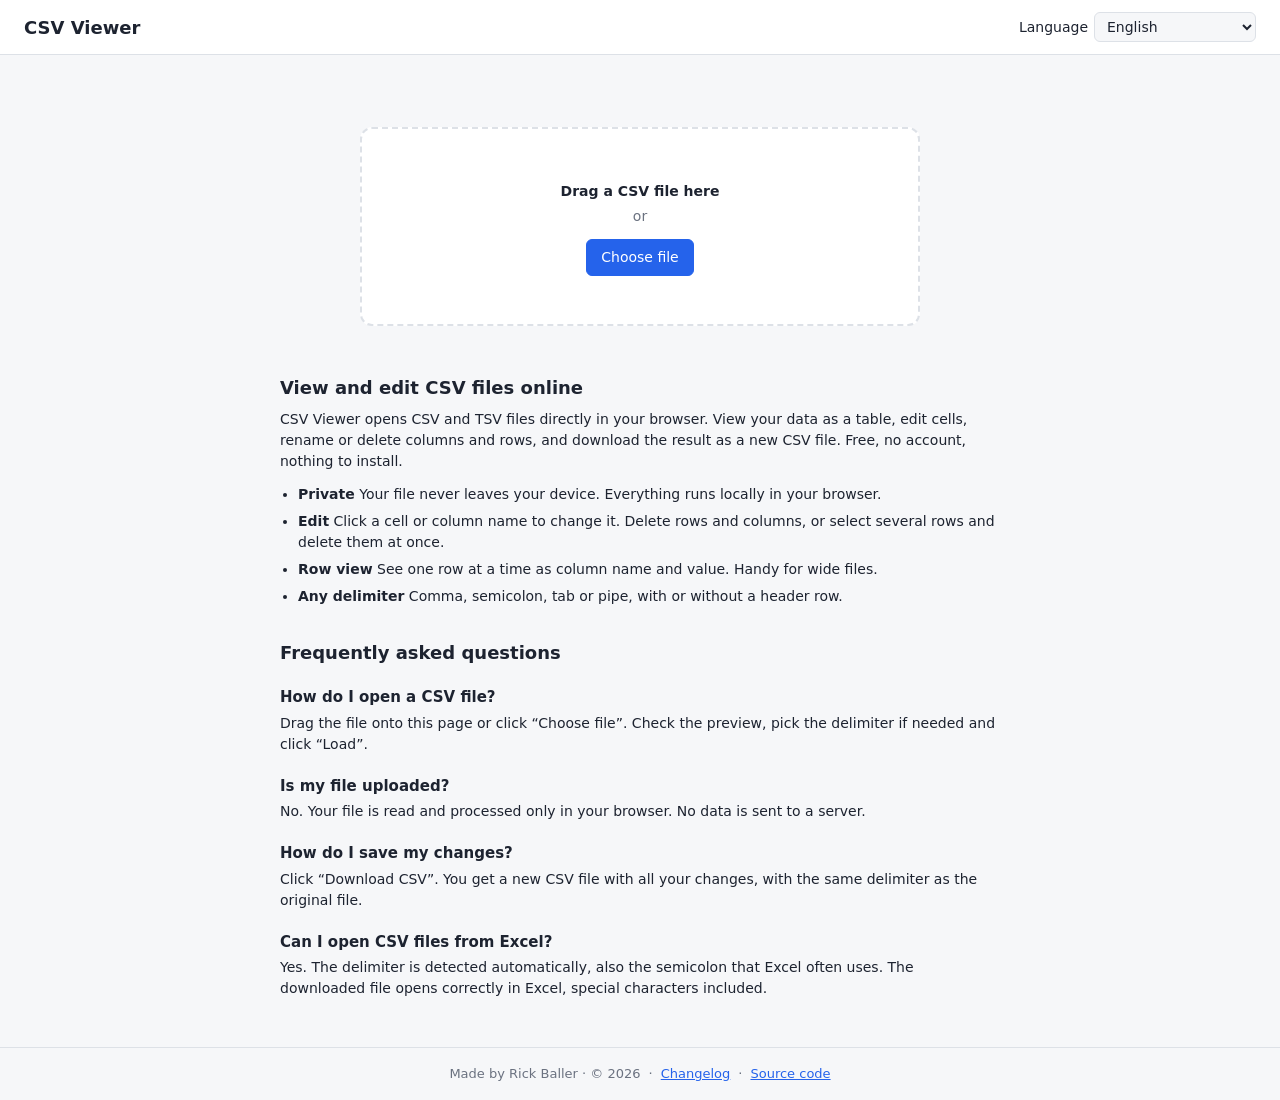
==== index.html @ 0b9c9a01 "feat(table): Add draggable row resizing Allows users to expand rows with lengthy cell content by dra" ====
<!doctype html>
<html lang="en">
<head>
  <meta charset="utf-8">
  <meta name="viewport" content="width=device-width, initial-scale=1">
  <title>CSV Viewer & Editor – Open CSV Files Online, Free</title>
  <meta name="description" content="Open, view and edit CSV and TSV files in your browser. Free, no sign-up and no upload: your data stays on your device. Download the edited CSV in one click.">
  <link rel="canonical" href="https://csv-viewer.app/">

  <meta property="og:type" content="website">
  <meta property="og:site_name" content="CSV Viewer">
  <meta property="og:title" content="CSV Viewer & Editor – Open CSV Files Online, Free">
  <meta property="og:description" content="View and edit CSV files in your browser. Free, no sign-up, no upload.">
  <meta property="og:url" content="https://csv-viewer.app/">
  <meta property="og:image" content="https://csv-viewer.app/og-image.png">
  <meta property="og:image:width" content="1200">
  <meta property="og:image:height" content="630">
  <meta property="og:image:alt" content="CSV Viewer: view and edit CSV files in your browser">
  <meta property="og:locale" content="en_US">
  <meta name="twitter:card" content="summary_large_image">

  <link rel="icon" href="/favicon.ico" sizes="32x32">
  <link rel="icon" href="/favicon.svg" type="image/svg+xml">
  <link rel="apple-touch-icon" href="/apple-touch-icon.png">
  <link rel="manifest" href="/site.webmanifest">
  <meta name="theme-color" content="#ffffff" media="(prefers-color-scheme: light)">
  <meta name="theme-color" content="#1c1f25" media="(prefers-color-scheme: dark)">

  <script type="application/ld+json">
  {
    "@context": "https://schema.org",
    "@graph": [
      {
        "@type": "WebSite",
        "@id": "https://csv-viewer.app/#website",
        "url": "https://csv-viewer.app/",
        "name": "CSV Viewer",
        "alternateName": "EditCSV",
        "inLanguage": "en"
      },
      {
        "@type": "WebApplication",
        "@id": "https://csv-viewer.app/#app",
        "name": "CSV Viewer",
        "url": "https://csv-viewer.app/",
        "description": "Open, view and edit CSV and TSV files in your browser. Your data stays on your device.",
        "applicationCategory": "BusinessApplication",
        "operatingSystem": "Any",
        "browserRequirements": "Requires JavaScript",
        "isAccessibleForFree": true,
        "offers": { "@type": "Offer", "price": "0", "priceCurrency": "EUR" },
        "featureList": [
          "Open CSV and TSV files without uploading them",
          "Edit cells and rename columns",
          "Delete rows and columns",
          "Row view: one row at a time",
          "Comma, semicolon, tab and pipe delimiters",
          "Download the edited CSV",
          "Available in 17 languages"
        ],
        "screenshot": "https://csv-viewer.app/og-image.png",
        "author": { "@id": "https://csv-viewer.app/#author" }
      },
      {
        "@type": "Person",
        "@id": "https://csv-viewer.app/#author",
        "name": "Rick Baller",
        "url": "https://github.com/RicBaller"
      },
      {
        "@type": "FAQPage",
        "mainEntity": [
          {
            "@type": "Question",
            "name": "How do I open a CSV file?",
            "acceptedAnswer": { "@type": "Answer", "text": "Drag the file onto this page or click “Choose file”. Check the preview, pick the delimiter if needed and click “Load”." }
          },
          {
            "@type": "Question",
            "name": "Is my file uploaded?",
            "acceptedAnswer": { "@type": "Answer", "text": "No. Your file is read and processed only in your browser. No data is sent to a server." }
          },
          {
            "@type": "Question",
            "name": "How do I save my changes?",
            "acceptedAnswer": { "@type": "Answer", "text": "Click “Download CSV”. You get a new CSV file with all your changes, with the same delimiter as the original file." }
          },
          {
            "@type": "Question",
            "name": "Can I open CSV files from Excel?",
            "acceptedAnswer": { "@type": "Answer", "text": "Yes. The delimiter is detected automatically, also the semicolon that Excel often uses. The downloaded file opens correctly in Excel, special characters included." }
          }
        ]
      }
    ]
  }
  </script>

  <link rel="stylesheet" href="style.css">
</head>
<body>
  <header class="topbar">
    <h1>CSV Viewer</h1>
    <div class="topbar-end">
    <div class="actions" id="actions" hidden>
      <span id="fileInfo" class="muted"></span>
      <div class="toggle" role="group" data-i18n-aria-label="view">
        <button id="tableViewBtn" type="button" class="secondary" data-i18n="table">Table</button>
        <button id="recordViewBtn" type="button" class="secondary" data-i18n="record">Row</button>
      </div>
      <button id="downloadBtn" type="button" data-i18n="download">Download CSV</button>
      <button id="resetBtn" type="button" class="secondary" data-i18n="newFile">New file</button>
    </div>
    <label class="lang">
      <span data-i18n="language">Language</span>
      <select id="languageSelect"></select>
    </label>
    </div>
  </header>

  <main>
    <section id="dropzone" class="dropzone">
      <p><strong data-i18n="dropTitle">Drag a CSV file here</strong></p>
      <p class="muted" data-i18n="or">or</p>
      <label class="button">
        <span data-i18n="chooseFile">Choose file</span>
        <input type="file" id="fileInput" accept=".csv,.tsv,.txt,text/csv" hidden>
      </label>
    </section>

    <section id="about" class="about">
      <h2 data-i18n="aboutTitle">View and edit CSV files online</h2>
      <p data-i18n="aboutIntro">CSV Viewer opens CSV and TSV files directly in your browser. View your data as a table, edit cells, rename or delete columns and rows, and download the result as a new CSV file. Free, no account, nothing to install.</p>
      <ul class="features">
        <li><strong data-i18n="featPrivateTitle">Private</strong> <span data-i18n="featPrivate">Your file never leaves your device. Everything runs locally in your browser.</span></li>
        <li><strong data-i18n="featEditTitle">Edit</strong> <span data-i18n="featEdit">Click a cell or column name to change it. Delete rows and columns, or select several rows and delete them at once.</span></li>
        <li><strong data-i18n="featRowTitle">Row view</strong> <span data-i18n="featRow">See one row at a time as column name and value. Handy for wide files.</span></li>
        <li><strong data-i18n="featDelimiterTitle">Any delimiter</strong> <span data-i18n="featDelimiter">Comma, semicolon, tab or pipe, with or without a header row.</span></li>
      </ul>

      <h2 data-i18n="faqTitle">Frequently asked questions</h2>
      <h3 data-i18n="faqOpenQ">How do I open a CSV file?</h3>
      <p data-i18n="faqOpenA">Drag the file onto this page or click “Choose file”. Check the preview, pick the delimiter if needed and click “Load”.</p>
      <h3 data-i18n="faqUploadQ">Is my file uploaded?</h3>
      <p data-i18n="faqUploadA">No. Your file is read and processed only in your browser. No data is sent to a server.</p>
      <h3 data-i18n="faqSaveQ">How do I save my changes?</h3>
      <p data-i18n="faqSaveA">Click “Download CSV”. You get a new CSV file with all your changes, with the same delimiter as the original file.</p>
      <h3 data-i18n="faqExcelQ">Can I open CSV files from Excel?</h3>
      <p data-i18n="faqExcelA">Yes. The delimiter is detected automatically, also the semicolon that Excel often uses. The downloaded file opens correctly in Excel, special characters included.</p>
    </section>

    <section id="importPanel" class="panel" hidden>
      <h2><span data-i18n="importTitle">Load file:</span> <span id="importName"></span></h2>
      <div class="options">
        <label>
          <input type="checkbox" id="hasHeader" checked>
          <span data-i18n="hasHeader">First row contains column names</span>
        </label>
        <label>
          <span data-i18n="delimiter">Delimiter</span>
          <select id="delimiter">
            <option value="," data-i18n="comma">Comma (,)</option>
            <option value=";" data-i18n="semicolon">Semicolon (;)</option>
            <option value="&#9;" data-i18n="tab">Tab</option>
            <option value="|" data-i18n="pipe">Pipe (|)</option>
          </select>
        </label>
      </div>

      <div id="columnNames" hidden>
        <h3 data-i18n="columnNames">Column names</h3>
        <div id="columnNameInputs" class="column-names"></div>
      </div>

      <h3 data-i18n="preview">Preview</h3>
      <div class="table-wrap preview">
        <table id="previewTable"></table>
      </div>

      <div class="panel-actions">
        <button id="cancelImportBtn" type="button" class="secondary" data-i18n="cancel">Cancel</button>
        <button id="confirmImportBtn" type="button" data-i18n="load">Load</button>
      </div>
    </section>

    <section id="viewer" hidden>
      <p class="muted hint" data-i18n="hint">Click a cell to edit it. Click a column name to rename it. Drag the line below a row to show more of its content.</p>
      <div id="tableTools" class="table-tools">
        <button id="selectToggleBtn" type="button" class="secondary"></button>
        <span id="selectedCount" class="muted" hidden></span>
        <button id="deleteSelectedBtn" type="button" class="secondary danger" data-i18n="deleteSelected" hidden>Delete selected</button>
      </div>
      <div id="tableView" class="table-wrap">
        <table id="dataTable"></table>
      </div>

      <div id="recordView" class="record" hidden>
        <div class="record-nav">
          <button id="prevRowBtn" type="button" class="secondary" data-i18n="prev">← Previous</button>
          <label>
            <span data-i18n="row">Row</span>
            <input type="number" id="rowNumber" min="1" step="1">
            <span id="rowTotal" class="muted"></span>
          </label>
          <button id="nextRowBtn" type="button" class="secondary" data-i18n="next">Next →</button>
          <button id="deleteRecordBtn" type="button" class="secondary danger" data-i18n="deleteRow">Delete row</button>
        </div>
        <div class="table-wrap">
          <table id="recordTable"></table>
        </div>
        <p id="recordEmpty" class="muted" hidden data-i18n="noRows">No rows.</p>
      </div>
    </section>
  </main>

  <footer class="footer">
    <span id="credits"></span>
    <span aria-hidden="true">·</span>
    <a href="changelog.html" data-i18n="changelog">Changelog</a>
    <span aria-hidden="true">·</span>
    <a href="https://github.com/RicBaller/csv-viewer" data-i18n="sourceCode">Source code</a>
  </footer>

  <script src="i18n.js"></script>
  <script src="site.js"></script>
  <script src="csv.js"></script>
  <script src="app.js"></script>
</body>
</html>
---- style.css ----
:root {
  --bg: #f6f7f9;
  --surface: #ffffff;
  --text: #1d2330;
  --muted: #6b7280;
  --border: #dde1e7;
  --accent: #2563eb;
  --accent-text: #ffffff;
  --danger: #dc2626;
  --row-alt: #fafbfc;
  --hover: #eef3fe;
}

@media (prefers-color-scheme: dark) {
  :root {
    --bg: #14161a;
    --surface: #1c1f25;
    --text: #e6e8eb;
    --muted: #9aa1ac;
    --border: #2f343c;
    --accent: #3b82f6;
    --row-alt: #20242a;
    --hover: #26303f;
  }
}

* { box-sizing: border-box; }

body {
  display: flex;
  flex-direction: column;
  min-height: 100vh;
  margin: 0;
  font: 14px/1.5 system-ui, -apple-system, "Segoe UI", sans-serif;
  background: var(--bg);
  color: var(--text);
}

[hidden] { display: none !important; }

.topbar {
  display: flex;
  align-items: center;
  justify-content: space-between;
  gap: 16px;
  flex-wrap: wrap;
  padding: 12px 24px;
  background: var(--surface);
  border-bottom: 1px solid var(--border);
}

.topbar h1 { font-size: 18px; margin: 0; }

.topbar-end { display: flex; align-items: center; gap: 16px; flex-wrap: wrap; }

.actions { display: flex; align-items: center; gap: 8px; flex-wrap: wrap; }

.lang { display: flex; align-items: center; gap: 6px; }

main { flex: 1; padding: 24px; }

a { color: var(--accent); }

.footer {
  display: flex;
  justify-content: center;
  flex-wrap: wrap;
  gap: 8px;
  padding: 16px 24px;
  border-top: 1px solid var(--border);
  color: var(--muted);
  font-size: 13px;
}

.muted { color: var(--muted); }

button, .button {
  display: inline-block;
  padding: 7px 14px;
  border: 1px solid var(--accent);
  border-radius: 6px;
  background: var(--accent);
  color: var(--accent-text);
  font: inherit;
  cursor: pointer;
}

button.secondary {
  background: transparent;
  color: var(--text);
  border-color: var(--border);
}

.dropzone {
  max-width: 560px;
  margin: 48px auto;
  padding: 48px 24px;
  text-align: center;
  border: 2px dashed var(--border);
  border-radius: 12px;
  background: var(--surface);
  transition: border-color .15s, background .15s;
}

.dropzone p { margin: 4px 0; }
.dropzone .button { margin-top: 8px; }

.about { max-width: 720px; margin: 0 auto 24px; }
.about h2 { font-size: 18px; margin: 32px 0 8px; }
.about h3 { font-size: 15px; margin: 20px 0 4px; }
.about p { margin: 0 0 8px; }
.features { margin: 12px 0 0; padding-inline-start: 18px; }
.features li { margin-bottom: 6px; }

.not-found { max-width: 560px; margin: 48px auto; text-align: center; }
a.button { text-decoration: none; }

body.dragging .dropzone {
  border-color: var(--accent);
  background: var(--hover);
}

.panel {
  max-width: 960px;
  margin: 0 auto;
  padding: 20px 24px;
  background: var(--surface);
  border: 1px solid var(--border);
  border-radius: 12px;
}

.panel h2 { font-size: 16px; margin-top: 0; }
.panel h3 { font-size: 14px; margin: 20px 0 8px; }

.options { display: flex; gap: 24px; flex-wrap: wrap; align-items: center; }
.options label { display: flex; align-items: center; gap: 8px; }

select, input[type="text"] {
  font: inherit;
  padding: 5px 8px;
  border: 1px solid var(--border);
  border-radius: 6px;
  background: var(--bg);
  color: var(--text);
}

.column-names {
  display: grid;
  grid-template-columns: repeat(auto-fill, minmax(180px, 1fr));
  gap: 8px;
}

.column-names label { display: flex; flex-direction: column; gap: 2px; font-size: 12px; color: var(--muted); }
.column-names input { width: 100%; }

.panel-actions { display: flex; justify-content: flex-end; gap: 8px; margin-top: 20px; }

.table-wrap {
  overflow: auto;
  background: var(--surface);
  border: 1px solid var(--border);
  border-radius: 8px;
}

.table-wrap.preview { max-height: 260px; }

table { border-collapse: collapse; width: max-content; min-width: 100%; }

th, td {
  padding: 6px 10px;
  border-bottom: 1px solid var(--border);
  border-inline-end: 1px solid var(--border);
  text-align: start;
  vertical-align: top;
  max-width: 320px;
  white-space: pre-wrap;
  word-break: break-word;
}

thead th {
  position: sticky;
  top: 0;
  z-index: 1;
  background: var(--surface);
  font-weight: 600;
  box-shadow: 0 1px 0 var(--border);
}

tbody tr:nth-child(even) { background: var(--row-alt); }
tbody tr.selected, tbody tr.selected td.rownum { background: var(--hover); }

#dataTable td.cell, #dataTable th .col-name { cursor: text; }
#dataTable td.cell:hover { background: var(--hover); }

/* Long values are clipped to four lines until the row is dragged taller. */
#dataTable .cell-content { max-height: var(--cell-max, 6em); overflow: hidden; }
#dataTable.row-resize, #dataTable.row-resize td.cell, #dataTable.row-resize .rowlink,
body.row-resizing, body.row-resizing * { cursor: row-resize; }
body.row-resizing { user-select: none; }

td.rownum, th.rownum {
  color: var(--muted);
  text-align: end;
  white-space: nowrap;
  width: 1%;
  position: sticky;
  inset-inline-start: 0;
  background: var(--surface);
}

thead th.rownum { z-index: 2; }

.th-inner { display: flex; align-items: center; justify-content: space-between; gap: 8px; }

.delete {
  padding: 0 6px;
  border: none;
  background: transparent;
  color: var(--muted);
  font-size: 16px;
  line-height: 1.4;
}

.delete:hover { color: var(--danger); }

td.editing, th.editing { padding: 2px; }
td.editing input, th.editing input { width: 100%; min-width: 120px; }

.hint { margin: 0 0 8px; }

.table-tools { display: flex; align-items: center; gap: 8px; flex-wrap: wrap; margin-bottom: 8px; }
.table-tools button.active { background: var(--accent); border-color: var(--accent); color: var(--accent-text); }

td.rownum input[type="checkbox"] { margin-inline-end: 4px; vertical-align: middle; }

.toggle { display: inline-flex; }
.toggle button { border-radius: 0; }
.toggle button:first-child { border-start-start-radius: 6px; border-end-start-radius: 6px; }
.toggle button:last-child { border-start-end-radius: 6px; border-end-end-radius: 6px; margin-inline-start: -1px; }
.toggle button.active { background: var(--accent); border-color: var(--accent); color: var(--accent-text); }

button.danger { color: var(--danger); }
button:disabled { opacity: .4; cursor: default; }

.rowlink {
  padding: 0;
  border: none;
  background: transparent;
  color: var(--accent);
  text-decoration: underline;
}

.record, .record-mode .hint { max-width: 960px; margin-inline: auto; }

.record-nav { display: flex; align-items: center; gap: 8px; flex-wrap: wrap; margin-bottom: 12px; }
.record-nav label { display: flex; align-items: center; gap: 6px; }
.record-nav input[type="number"] {
  width: 90px;
  font: inherit;
  padding: 5px 8px;
  border: 1px solid var(--border);
  border-radius: 6px;
  background: var(--bg);
  color: var(--text);
}
.record-nav .danger { margin-inline-start: auto; }

#recordTable th {
  position: static;
  width: 30%;
  box-shadow: none;
  cursor: text;
}
#recordTable td { max-width: none; cursor: text; }
#recordTable td:hover, #recordTable th:hover { background: var(--hover); }
#recordTable .colnum { color: var(--muted); font-weight: normal; margin-inline-end: 6px; }

/* ---------- Changelog ---------- */

.home { color: inherit; text-decoration: none; }

.changelog { width: 100%; max-width: 720px; margin-inline: auto; box-sizing: border-box; }
.changelog h2 { margin: 16px 0 24px; }

.timeline { list-style: none; margin: 0; padding: 0; }

.release {
  position: relative;
  padding-inline-start: 28px;
  padding-bottom: 28px;
  border-inline-start: 2px solid var(--border);
  margin-inline-start: 6px;
}
.release:last-child { border-color: transparent; padding-bottom: 0; }

/* Dot on the timeline line. */
.release::before {
  content: '';
  position: absolute;
  inset-inline-start: -8px;
  top: 2px;
  width: 10px;
  height: 10px;
  border: 2px solid var(--accent);
  border-radius: 50%;
  background: var(--bg);
}
.release:first-child::before { background: var(--accent); }

.release-head { display: flex; align-items: baseline; gap: 10px; flex-wrap: wrap; margin-bottom: 6px; }
.release-version { font-weight: 600; font-size: 16px; color: var(--text); text-decoration: none; }
.release-version:hover { text-decoration: underline; }
.release-latest {
  padding: 1px 8px;
  border-radius: 999px;
  background: var(--accent);
  color: var(--accent-text);
  font-size: 12px;
}
.release ul { margin: 0; padding-inline-start: 18px; }
.release:target .release-version { color: var(--accent); }
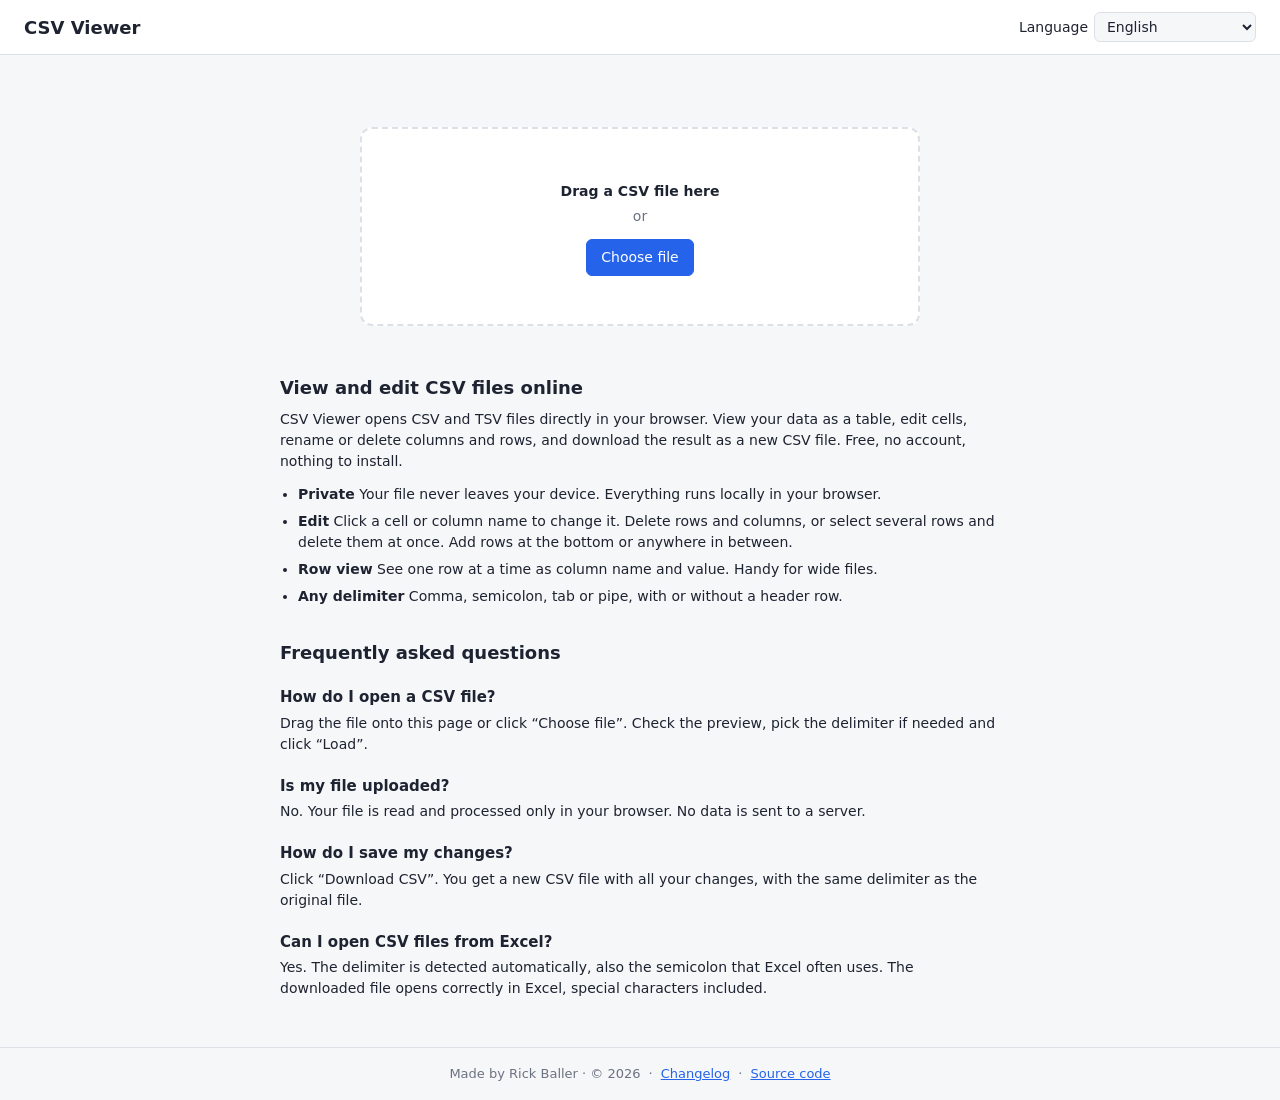
==== commit d52890d1: "feat(table): Implement row insertion and addition functionality Users can now add new rows at the en" ====
--- a/index.html
+++ b/index.html
@@ -52,7 +52,8 @@
         "featureList": [
           "Open CSV and TSV files without uploading them",
           "Edit cells and rename columns",
-          "Delete rows and columns",
+          "Add, insert and delete rows",
+          "Delete columns",
           "Row view: one row at a time",
           "Comma, semicolon, tab and pipe delimiters",
           "Download the edited CSV",
@@ -133,7 +134,7 @@
       <p data-i18n="aboutIntro">CSV Viewer opens CSV and TSV files directly in your browser. View your data as a table, edit cells, rename or delete columns and rows, and download the result as a new CSV file. Free, no account, nothing to install.</p>
       <ul class="features">
         <li><strong data-i18n="featPrivateTitle">Private</strong> <span data-i18n="featPrivate">Your file never leaves your device. Everything runs locally in your browser.</span></li>
-        <li><strong data-i18n="featEditTitle">Edit</strong> <span data-i18n="featEdit">Click a cell or column name to change it. Delete rows and columns, or select several rows and delete them at once.</span></li>
+        <li><strong data-i18n="featEditTitle">Edit</strong> <span data-i18n="featEdit">Click a cell or column name to change it. Delete rows and columns, or select several rows and delete them at once. Add rows at the bottom or anywhere in between.</span></li>
         <li><strong data-i18n="featRowTitle">Row view</strong> <span data-i18n="featRow">See one row at a time as column name and value. Handy for wide files.</span></li>
         <li><strong data-i18n="featDelimiterTitle">Any delimiter</strong> <span data-i18n="featDelimiter">Comma, semicolon, tab or pipe, with or without a header row.</span></li>
       </ul>
@@ -184,8 +185,9 @@
     </section>
 
     <section id="viewer" hidden>
-      <p class="muted hint" data-i18n="hint">Click a cell to edit it. Click a column name to rename it. Drag the line below a row to show more of its content.</p>
+      <p class="muted hint" data-i18n="hint">Click a cell to edit it. Click a column name to rename it. Drag the lines between rows or columns to resize them. Click + next to a row number to insert a row above or below it.</p>
       <div id="tableTools" class="table-tools">
+        <button id="addRowBtn" type="button" class="secondary" data-i18n="addRow">+ Add row</button>
         <button id="selectToggleBtn" type="button" class="secondary"></button>
         <span id="selectedCount" class="muted" hidden></span>
         <button id="deleteSelectedBtn" type="button" class="secondary danger" data-i18n="deleteSelected" hidden>Delete selected</button>
@@ -203,6 +205,7 @@
             <span id="rowTotal" class="muted"></span>
           </label>
           <button id="nextRowBtn" type="button" class="secondary" data-i18n="next">Next →</button>
+          <button id="addRecordBtn" type="button" class="secondary" data-i18n="addRow">+ Add row</button>
           <button id="deleteRecordBtn" type="button" class="secondary danger" data-i18n="deleteRow">Delete row</button>
         </div>
         <div class="table-wrap">
--- a/style.css
+++ b/style.css
@@ -194,9 +194,18 @@
 
 /* Long values are clipped to four lines until the row is dragged taller. */
 #dataTable .cell-content { max-height: var(--cell-max, 6em); overflow: hidden; }
-#dataTable.row-resize, #dataTable.row-resize td.cell, #dataTable.row-resize .rowlink,
-body.row-resizing, body.row-resizing * { cursor: row-resize; }
-body.row-resizing { user-select: none; }
+
+/* Column widths come from the header cells (set in app.js), so the table does not stretch
+   and cells ignore the default max-width. Long titles are cut off with an ellipsis. */
+#dataTable { min-width: 0; }
+#dataTable th, #dataTable td { max-width: none; }
+#dataTable .col-name { min-width: 0; overflow: hidden; text-overflow: ellipsis; white-space: nowrap; }
+#dataTable .th-inner .delete { flex-shrink: 0; }
+#dataTable td.editing input, #dataTable th.editing input { min-width: 0; }
+
+#dataTable.row-resize, #dataTable.row-resize *, body.row-resize, body.row-resize * { cursor: row-resize; }
+#dataTable.col-resize, #dataTable.col-resize *, body.col-resize, body.col-resize * { cursor: col-resize; }
+body.resizing { user-select: none; }
 
 td.rownum, th.rownum {
   color: var(--muted);
@@ -222,6 +231,40 @@
 }
 
 .delete:hover { color: var(--danger); }
+
+.insert {
+  padding: 0 4px;
+  border: none;
+  background: transparent;
+  color: var(--muted);
+  font-size: 16px;
+  line-height: 1.4;
+}
+
+.insert:hover { color: var(--accent); }
+
+/* With a mouse, the + only shows on the hovered row; touch screens always show it. */
+@media (hover: hover) {
+  #dataTable tbody tr:not(:hover) .insert:not(:focus-visible):not([aria-expanded]) { visibility: hidden; }
+}
+
+.insert-menu {
+  position: fixed;
+  z-index: 10;
+  display: flex;
+  flex-direction: column;
+  padding: 4px;
+  background: var(--surface);
+  border: 1px solid var(--border);
+  border-radius: 8px;
+  box-shadow: 0 4px 16px rgba(0, 0, 0, .15);
+}
+
+.insert-menu button { border: none; border-radius: 4px; padding: 6px 10px; text-align: start; white-space: nowrap; }
+.insert-menu button:hover, .insert-menu button:focus-visible { background: var(--hover); }
+
+#dataTable tfoot td { color: var(--muted); cursor: pointer; }
+#dataTable tr.ghost:hover td { background: var(--hover); color: var(--accent); }
 
 td.editing, th.editing { padding: 2px; }
 td.editing input, th.editing input { width: 100%; min-width: 120px; }
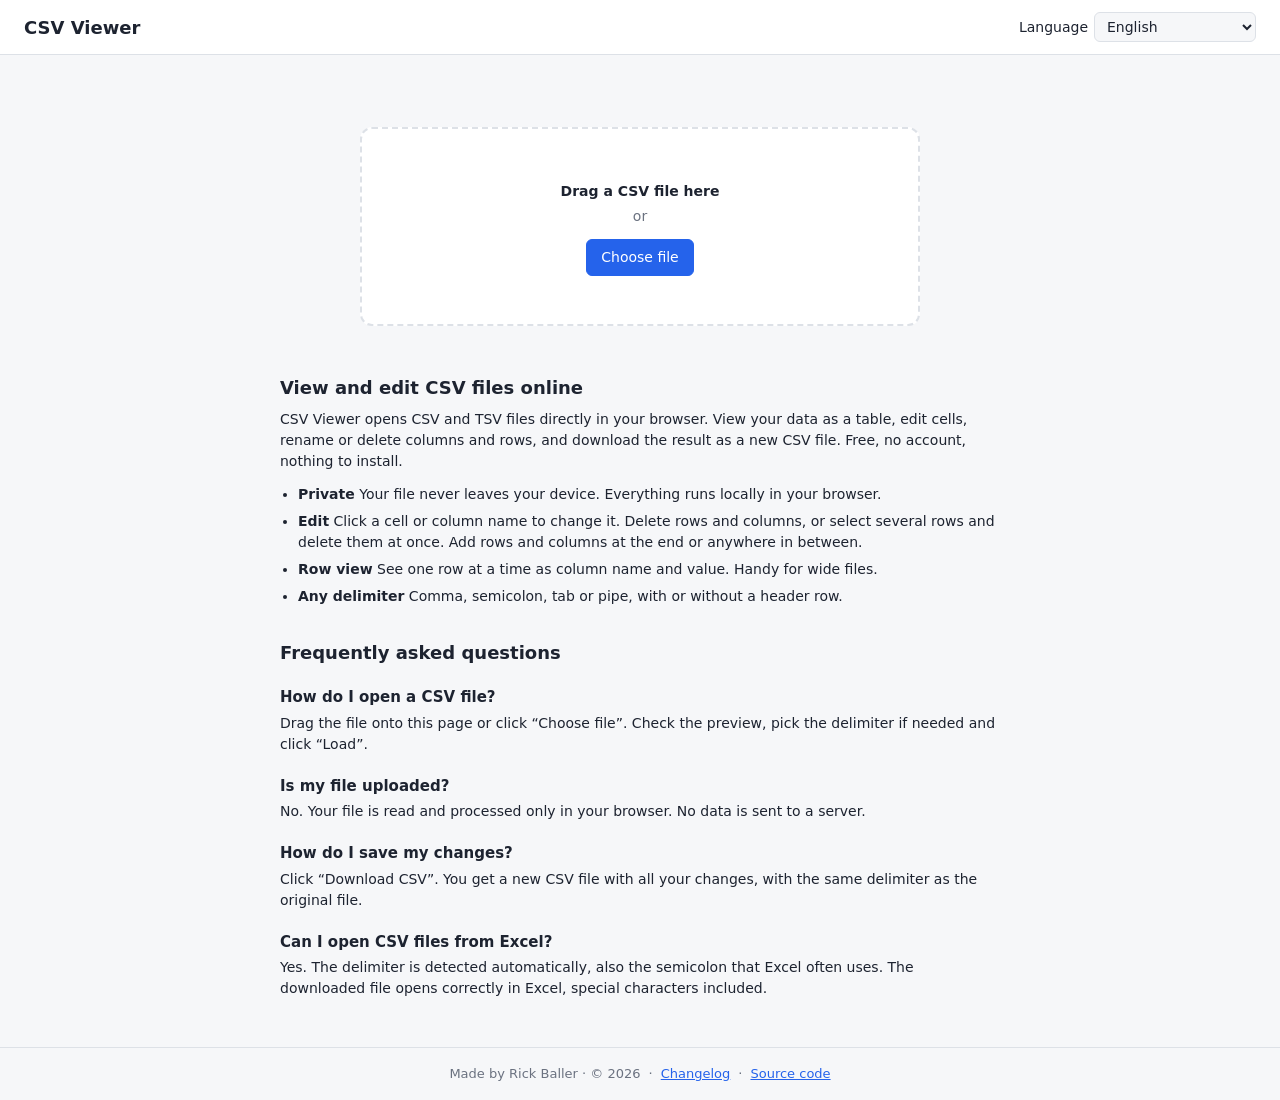
==== commit 0cf5d958: "feat(table): Implement column insertion and addition functionality Users can now add new columns at " ====
--- a/index.html
+++ b/index.html
@@ -52,8 +52,7 @@
         "featureList": [
           "Open CSV and TSV files without uploading them",
           "Edit cells and rename columns",
-          "Add, insert and delete rows",
-          "Delete columns",
+          "Add, insert and delete rows and columns",
           "Row view: one row at a time",
           "Comma, semicolon, tab and pipe delimiters",
           "Download the edited CSV",
@@ -134,7 +133,7 @@
       <p data-i18n="aboutIntro">CSV Viewer opens CSV and TSV files directly in your browser. View your data as a table, edit cells, rename or delete columns and rows, and download the result as a new CSV file. Free, no account, nothing to install.</p>
       <ul class="features">
         <li><strong data-i18n="featPrivateTitle">Private</strong> <span data-i18n="featPrivate">Your file never leaves your device. Everything runs locally in your browser.</span></li>
-        <li><strong data-i18n="featEditTitle">Edit</strong> <span data-i18n="featEdit">Click a cell or column name to change it. Delete rows and columns, or select several rows and delete them at once. Add rows at the bottom or anywhere in between.</span></li>
+        <li><strong data-i18n="featEditTitle">Edit</strong> <span data-i18n="featEdit">Click a cell or column name to change it. Delete rows and columns, or select several rows and delete them at once. Add rows and columns at the end or anywhere in between.</span></li>
         <li><strong data-i18n="featRowTitle">Row view</strong> <span data-i18n="featRow">See one row at a time as column name and value. Handy for wide files.</span></li>
         <li><strong data-i18n="featDelimiterTitle">Any delimiter</strong> <span data-i18n="featDelimiter">Comma, semicolon, tab or pipe, with or without a header row.</span></li>
       </ul>
@@ -185,9 +184,10 @@
     </section>
 
     <section id="viewer" hidden>
-      <p class="muted hint" data-i18n="hint">Click a cell to edit it. Click a column name to rename it. Drag the lines between rows or columns to resize them. Click + next to a row number to insert a row above or below it.</p>
+      <p class="muted hint" data-i18n="hint">Click a cell to edit it. Click a column name to rename it. Drag the lines between rows or columns to resize them. Click + next to a row number or column name to insert a row or column there.</p>
       <div id="tableTools" class="table-tools">
         <button id="addRowBtn" type="button" class="secondary" data-i18n="addRow">+ Add row</button>
+        <button id="addColumnBtn" type="button" class="secondary" data-i18n="addColumn">+ Add column</button>
         <button id="selectToggleBtn" type="button" class="secondary"></button>
         <span id="selectedCount" class="muted" hidden></span>
         <button id="deleteSelectedBtn" type="button" class="secondary danger" data-i18n="deleteSelected" hidden>Delete selected</button>
--- a/style.css
+++ b/style.css
@@ -200,7 +200,7 @@
 #dataTable { min-width: 0; }
 #dataTable th, #dataTable td { max-width: none; }
 #dataTable .col-name { min-width: 0; overflow: hidden; text-overflow: ellipsis; white-space: nowrap; }
-#dataTable .th-inner .delete { flex-shrink: 0; }
+#dataTable .th-inner .delete, #dataTable .th-inner .insert { flex-shrink: 0; }
 #dataTable td.editing input, #dataTable th.editing input { min-width: 0; }
 
 #dataTable.row-resize, #dataTable.row-resize *, body.row-resize, body.row-resize * { cursor: row-resize; }
@@ -220,6 +220,7 @@
 thead th.rownum { z-index: 2; }
 
 .th-inner { display: flex; align-items: center; justify-content: space-between; gap: 8px; }
+.th-inner .insert { margin-inline-start: auto; }
 
 .delete {
   padding: 0 6px;
@@ -245,7 +246,8 @@
 
 /* With a mouse, the + only shows on the hovered row; touch screens always show it. */
 @media (hover: hover) {
-  #dataTable tbody tr:not(:hover) .insert:not(:focus-visible):not([aria-expanded]) { visibility: hidden; }
+  #dataTable tbody tr:not(:hover) .insert:not(:focus-visible):not([aria-expanded]),
+  #dataTable thead th:not(:hover) .insert:not(:focus-visible):not([aria-expanded]) { visibility: hidden; }
 }
 
 .insert-menu {
@@ -263,7 +265,9 @@
 .insert-menu button { border: none; border-radius: 4px; padding: 6px 10px; text-align: start; white-space: nowrap; }
 .insert-menu button:hover, .insert-menu button:focus-visible { background: var(--hover); }
 
-#dataTable tfoot td { color: var(--muted); cursor: pointer; }
+#dataTable tfoot td, #dataTable .ghost-col { color: var(--muted); cursor: pointer; }
+#dataTable thead th.ghost-col { font-weight: normal; white-space: nowrap; }
+#dataTable .ghost-col:hover { background: var(--hover); color: var(--accent); }
 #dataTable tr.ghost:hover td { background: var(--hover); color: var(--accent); }
 
 td.editing, th.editing { padding: 2px; }
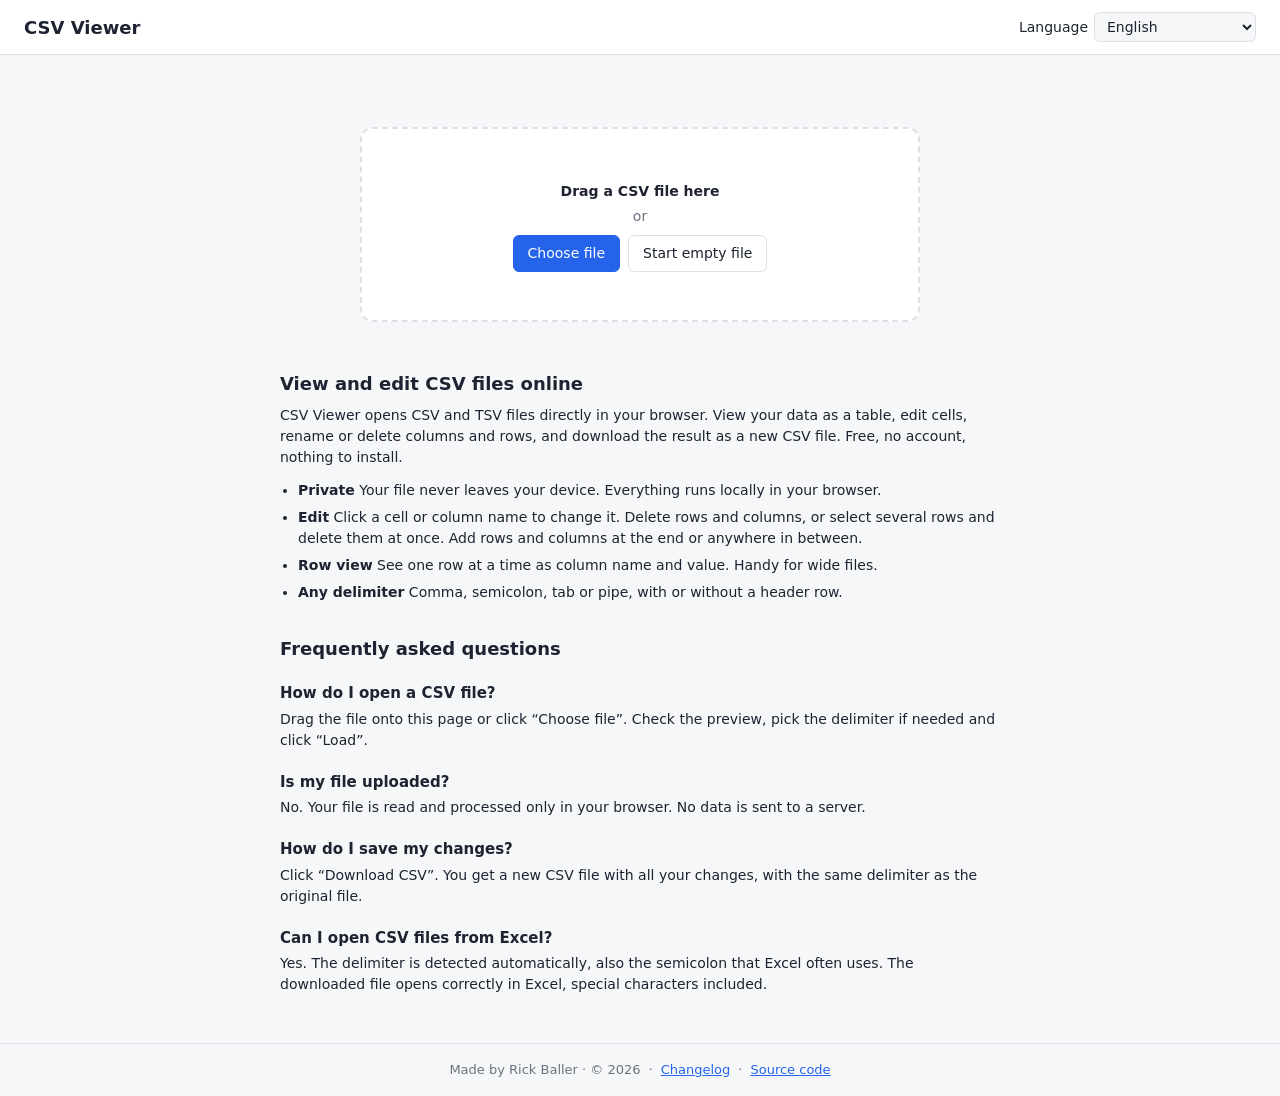
==== commit 71c0f20f: "feat(file): Add ability to start a new empty CSV file Users can now create a blank CSV with a defaul" ====
--- a/index.html
+++ b/index.html
@@ -51,6 +51,7 @@
         "offers": { "@type": "Offer", "price": "0", "priceCurrency": "EUR" },
         "featureList": [
           "Open CSV and TSV files without uploading them",
+          "Start a new CSV file from scratch",
           "Edit cells and rename columns",
           "Add, insert and delete rows and columns",
           "Row view: one row at a time",
@@ -122,10 +123,13 @@
     <section id="dropzone" class="dropzone">
       <p><strong data-i18n="dropTitle">Drag a CSV file here</strong></p>
       <p class="muted" data-i18n="or">or</p>
-      <label class="button">
-        <span data-i18n="chooseFile">Choose file</span>
-        <input type="file" id="fileInput" accept=".csv,.tsv,.txt,text/csv" hidden>
-      </label>
+      <div class="dropzone-actions">
+        <label class="button">
+          <span data-i18n="chooseFile">Choose file</span>
+          <input type="file" id="fileInput" accept=".csv,.tsv,.txt,text/csv" hidden>
+        </label>
+        <button id="emptyFileBtn" type="button" class="secondary" data-i18n="startEmpty">Start empty file</button>
+      </div>
     </section>
 
     <section id="about" class="about">
--- a/style.css
+++ b/style.css
@@ -103,7 +103,7 @@
 }
 
 .dropzone p { margin: 4px 0; }
-.dropzone .button { margin-top: 8px; }
+.dropzone-actions { display: flex; justify-content: center; flex-wrap: wrap; gap: 8px; margin-top: 8px; }
 
 .about { max-width: 720px; margin: 0 auto 24px; }
 .about h2 { font-size: 18px; margin: 32px 0 8px; }
